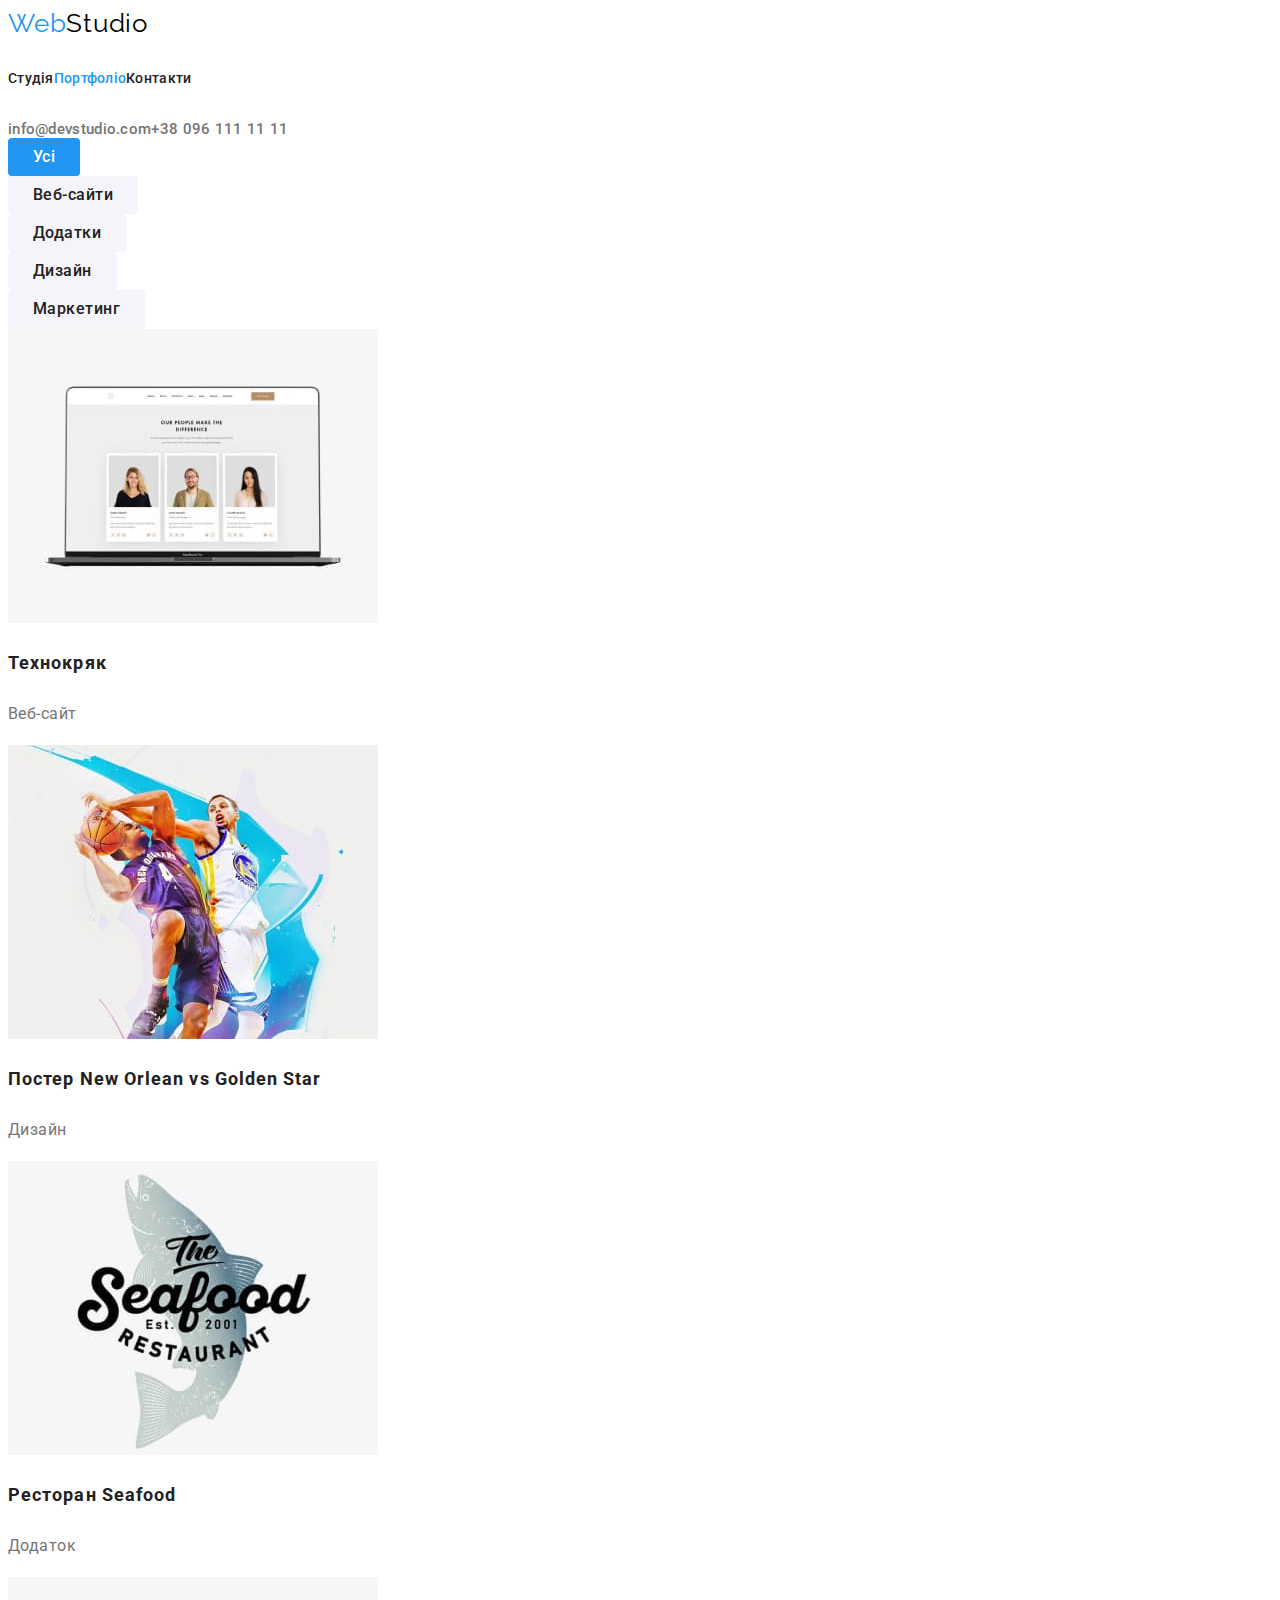
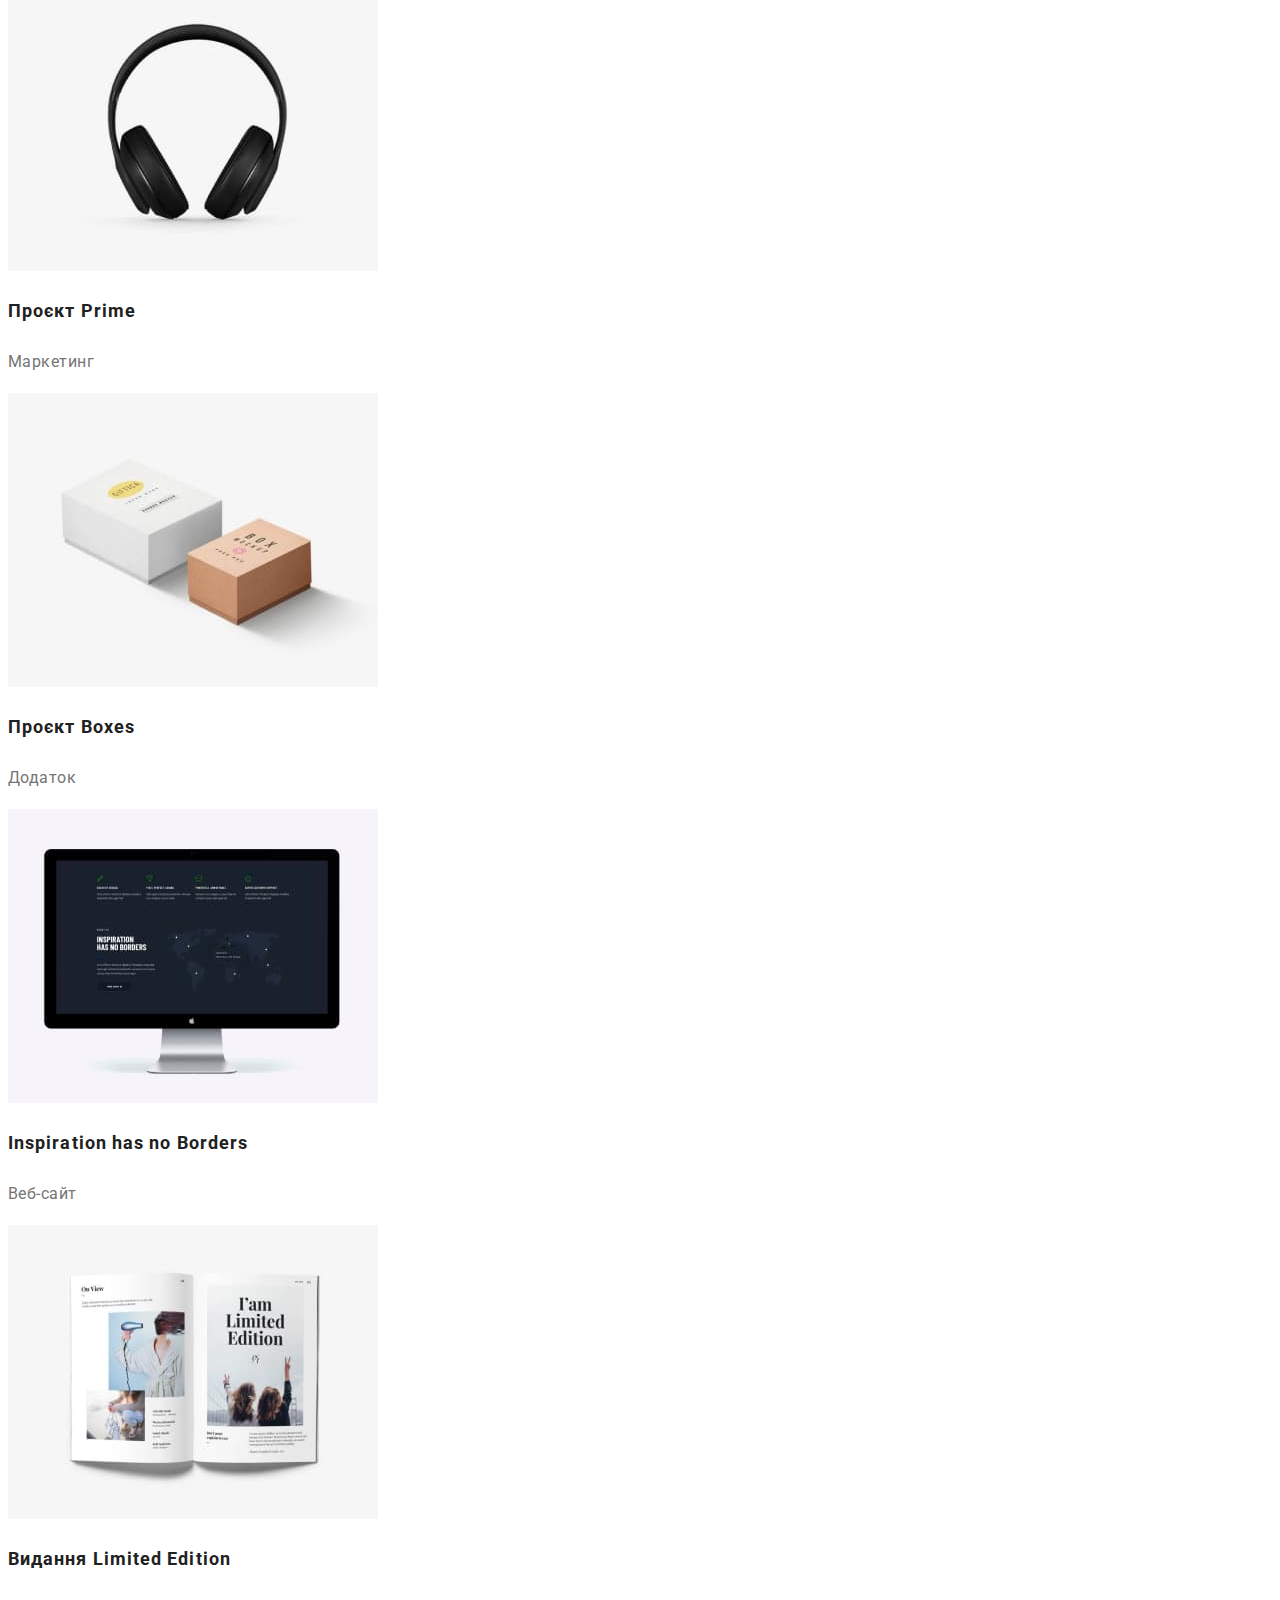
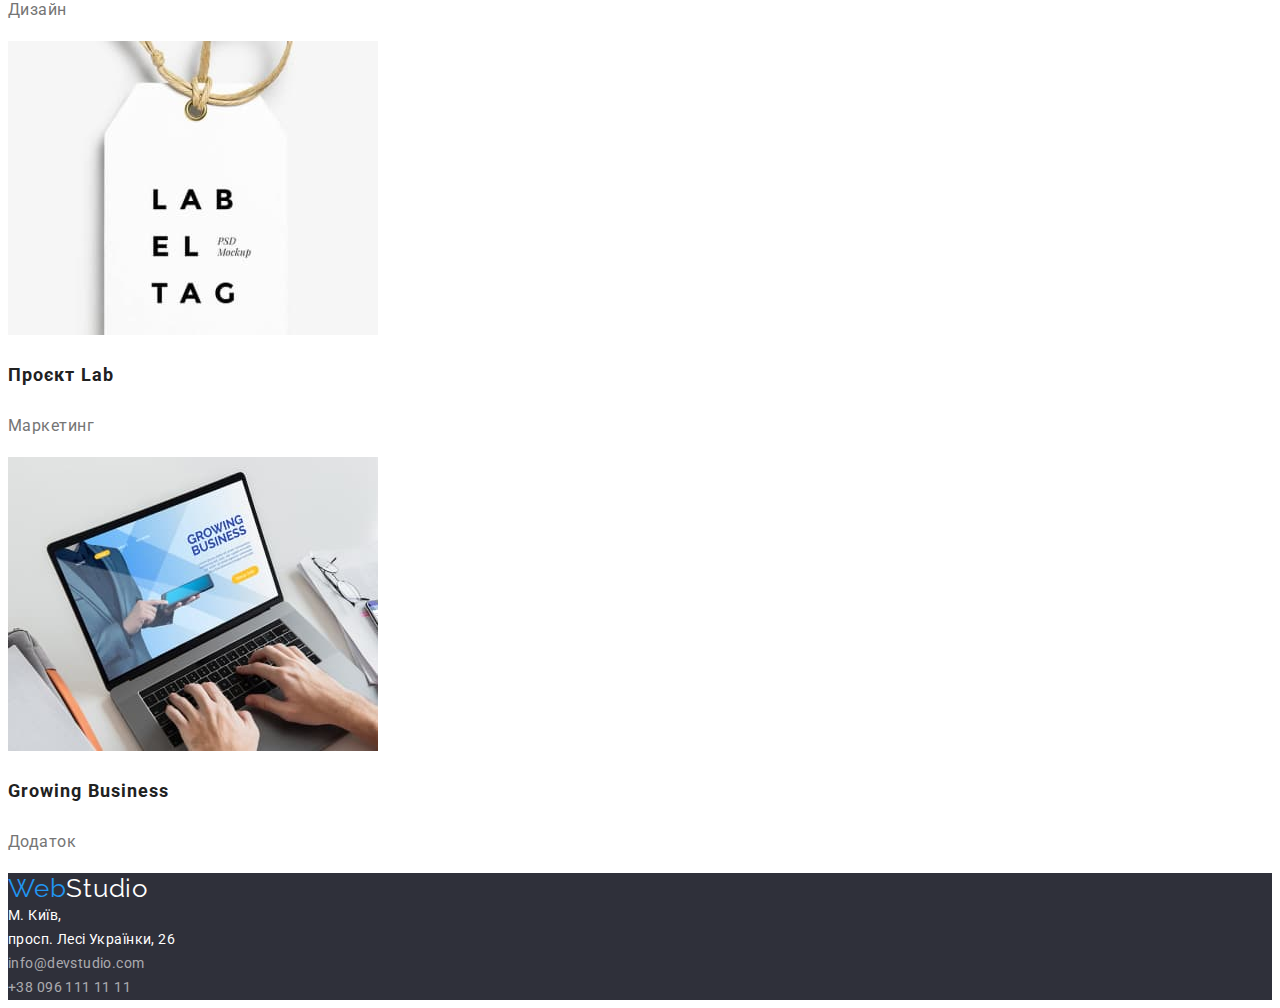
==== portfolio.html @ 12764d9c "Initial commit" ====
<!DOCTYPE html>
<html lang="uk">
  <head>
    <meta charset="utf-8" />
    <meta name="домашне завдання 2" content="device-width, initial-scale=1.0" />
    <title>WebStudio</title>
    <link rel="stylesheet" href="./mystyles/styles.css" />
    <link
      href="https://fonts.googleapis.com/css2?family=Raleway:wght@700&family=Roboto:wght@400;500;700;900&display=swap"
      rel="stylesheet"
    />
  </head>
  <body>
    <!-- шапка сайту -->
    <header>
      <a href="index.html" class="logo"
        >Web<span style="color: #000">Studio</span></a
      >
      <nav>
        <ul class="site-nav list">
          <li><a href="index.html" class="link">Студія</a></li>
          <li><a href="portfolio.html" class="link current">Портфоліо</a></li>
          <li><a href="" class="link">Контакти</a></li>
        </ul>
      </nav>
      <ul class="header-address list">
        <li>
          <a href="mailto:info@devstudio.com" class="link"
            >info@devstudio.com</a
          >
        </li>
        <li>
          <a href="tel:+380961111111" class="link">+38 096 111 11 11</a>
        </li>
      </ul>
    </header>
    <main>
      <!-- hero section -->
      <section class="portfolio">
        <h1 class="visually-hidden">Портфоліо</h1>
        <!-- filters links-->
        <ul class="list">
          <li><button class="link current">Усі</button></li>
          <li><button class="link">Веб-сайти</button></li>
          <li><button class="link">Додатки</button></li>
          <li><button class="link">Дизайн</button></li>
          <li><button class="link">Маркетинг</button></li>
        </ul>
        <ul class="list">
          <li>
            <a href="">
              <img
                src="./images/project-1.jpg"
                alt="Технокряк"
                width="370"
                height="294"
              />
              <h3>Технокряк</h3>
              <p>Веб-сайт</p>
            </a>
          </li>
          <li>
            <a href="">
              <img
                src="./images/project-2.jpg"
                alt="Спортсмени"
                width="370"
                height="294"
              />
              <h3>Постер <span lang="en">New Orlean vs Golden Star</span></h3>
              <p>Дизайн</p>
            </a>
          </li>
          <li>
            <a href="">
              <img
                src="./images/project-3.jpg"
                alt="Реклама ресторану"
                width="370"
                height="294"
              />
              <h3>Ресторан <span lang="en">Seafood</span></h3>
              <p>Додаток</p>
            </a>
          </li>
          <li>
            <a href="">
              <img
                src="./images/project-4.jpg"
                alt="Навушники"
                width="370"
                height="294"
              />
              <h3>Проєкт <span lang="en">Prime</span></h3>
              <p>Маркетинг</p>
            </a>
          </li>
          <li>
            <a href="">
              <img
                src="./images/project-5.jpg"
                alt="Коробки виконані в 3D"
                width="370"
                height="294"
              />
              <h3>Проєкт <span lang="en">Boxes</span></h3>
              <p>Додаток</p>
            </a>
          </li>
          <li>
            <a href="">
              <img
                src="./images/project-6.jpg"
                alt="Монітор"
                width="370"
                height="294"
              />
              <h3 lang="en">Inspiration has no Borders</h3>
              <p>Веб-сайт</p>
            </a>
          </li>
          <li>
            <a href="">
              <img
                src="./images/project-7.jpg"
                alt="Буклєт"
                width="370"
                height="294"
              />
              <h3>Видання <span lang="en">Limited Edition</span></h3>
              <p>Дизайн</p>
            </a>
          </li>
          <li>
            <a href="">
              <img
                src="./images/project-8.jpg"
                alt="Проект по маркетингу"
                width="370"
                height="294"
              />
              <h3>Проєкт <span lang="en">Lab</span></h3>
              <p>Маркетинг</p>
            </a>
          </li>
          <li>
            <a href="">
              <img
                src="./images/project-9.jpg"
                alt="Комп'ютер з встановленим додатком"
                width="370"
                height="294"
              />
              <h3 lang="en">Growing Business</h3>
              <p>Додаток</p>
            </a>
          </li>
        </ul>
      </section>
    </main>
    <!-- footer -->
    <footer>
      <a href="index.html" class="logo"
        >Web<span style="color: #fff">Studio</span></a
      >
      <address>
        <ul class="bottom-address list">
          <li>
            <a
              href="https://goo.gl/maps/deZjhRoP4em1tksg8"
              target="_blank"
              rel="noopener noreferrer nofollow"
              class="link"
              >М. Київ,<br />просп. Лесі Українки, 26</a
            >
          </li>
          <li>
            <a href="mailto:info@devstudio.com" class="link">
              <span style="color: rgba(255, 255, 255, 0.6)"
                >info@devstudio.com</span
              ></a
            >
          </li>
          <li>
            <a href="tel:+380961111111" class="link">
              <span style="color: rgba(255, 255, 255, 0.6)"
                >+38 096 111 11 11</span
              ></a
            >
          </li>
        </ul>
      </address>
    </footer>
  </body>
</html>
---- mystyles/styles.css ----
/* background color #F5F5F5 */
/* logo header: black #000000 blue #2196F3 */
/*logo background: white #FFFFFF    blue #2196F3 */
/* nav active color #2196F3 */
/* main text color (p) #757575 */
/* h2, filter links  #212121 */
/* button text color #FFFFFF */
/* Bg color main page #2F303A */
/* sections background #F5F4FA */

:root {
  --primary-text-color: #757575;
  --title-and-nav-text-color: #212121;
  --accent-color: #2196f3;
  --primary-background-color: #f5f4fa;
  --button-text-color: #fff;
  --background-header-footer-color: #2f303a;
  --background-color: #fff;
  --filter-unactive-background: #f5f4fa;
  --button-hover-color: #188ce8;
}
body {
  background-color: var(--background-color);
  color: var(--primary-text-color);
  font-family: "Roboto", sans-serif;
}
.list {
  list-style: none;
  padding: 0;
  margin: 0;
}
footer {
  background-color: var(--background-header-footer-color);
}
.hero {
  text-align: center;
  background-color: var(--background-header-footer-color);
  padding: 200px 0;
  margin-bottom: 94px;
}
.container {
  display: flex;
  align-items: center;
  background-color: #aaa;
  width: 1200px;
  padding: 0 15px;
  margin: 0 auto;
}
.logo {
  color: var(--accent-color);
  font-family: "Raleway", sans-serif;
  text-decoration: none;
  font-size: 26px;
  line-height: 1.2;
  letter-spacing: 0.03em;
  margin-right: 94px;
}
/* Site nav */
.site-nav {
  display: flex;
}

.site-nav .item:not(:last-child) {
  margin-right: 50px;
  background-color: orange;
}
.site-nav .link {
  color: var(--title-and-nav-text-color);
  font-weight: 500;
  font-size: 14px;
  letter-spacing: 0.02em;
  line-height: 1.14;
  text-decoration: none;
  font-style: normal;
  display: block;
  padding: 32px 0;
}
.site-nav .link:hover,
.site-nav .link:focus,
.header-address .link:hover,
.header-address .link:focus,
.site-nav .link.current {
  color: var(--accent-color);
}
.header-address {
  display: flex;
  margin: 0 0 0 auto;
}

.header-address .item:not(:last-child) {
  margin-right: 50px;
}
.header-address .link {
  color: var(--primary-text-color);
  font-weight: 500;
  font-size: 15px;
  letter-spacing: 0.02em;
  line-height: 1.06;
  text-decoration: none;
  font-style: normal;
}
.hero-title {
  color: #ffffff;
  font-weight: 900;
  font-size: 44px;
  letter-spacing: 0.06em;
  line-height: 1.36;
}
button {
  color: var(--button-text-color);
  background-color: var(--accent-color);
  font-weight: 700;
  font-size: 16px;
  font-family: inherit;
  line-height: 1.87;
  cursor: pointer;
  border: none;
  padding: 10px 32px;
  border-radius: 4px;
  text-align: center;
}
button:hover,
button:focus {
  background-color: var(--button-hover-color);
}
.visually-hidden {
  position: absolute;
  width: 1px;
  height: 1px;
  margin: -1px;
  border: 0;
  padding: 0;

  white-space: nowrap;
  clip-path: inset(100%);
  clip: rect(0 0 0 0);
  overflow: hidden;
}
.why-we h3 {
  font-weight: 700;
  font-size: 14px;
  line-height: 1.14;
  letter-spacing: 0.03em;
  color: var(--title-and-nav-text-color);
  text-transform: uppercase;
  margin: 0 0 10px 0;
}
.why-we p {
  font-weight: 400;
  font-size: 14px;
  line-height: 1.71;
  letter-spacing: 00.03em;
  color: var(--primary-text-color);
  margin: 0;
}
.why-we .container, 
.what-we-do .container,
.who-we-are .container {
  align-items: flex-start;
  justify-content: center;
  margin-bottom: 94px;
}
.why-we .item:not(:last-child) {
  margin-right: 30px;
  background-color: orange;
}
.who-we-are {
  background-color: var(--primary-background-color);
}
.what-we-do h2,
.who-we-are h2 {
  font-weight: 700;
  font-size: 36px;
  line-height: 1.16;
  letter-spacing: 0.03em;
  color: var(--title-and-nav-text-color);
  margin-bottom: 50px;
}
.who-we-are h3 {
  font-weight: 500;
  font-size: 16px;
  line-height: 1.19;
  letter-spacing: 0.03em;
  color: var(--title-and-nav-text-color);
}
.who-we-are p {
  font-weight: 400;
  font-size: 16px;
  line-height: 1.19;
  letter-spacing: 0.03em;
  color: var(--primary-text-color);
}
.who-we-are .team-member {
  background-color: var(--background-color);
}

/* portfolio page styling */

.portfolio .link {
  color: var(--title-and-nav-text-color);
  background-color: var(--filter-unactive-background);
  padding: 6px 25px;
  font-weight: 500;
  font-size: 16px;
  letter-spacing: 0.03em;
  line-height: 1.63;
  text-decoration: none;
  font-style: normal;
  border: none;
}
.portfolio .link:hover,
/*.portfolio .link:focus,*/
.portfolio .link.current {
  color: var(--button-text-color);
  background-color: var(--accent-color);
}
.portfolio h3 {
  font-weight: 700;
  font-size: 18px;
  line-height: 2;
  letter-spacing: 0.06em;
  color: var(--title-and-nav-text-color);
}
.portfolio a {
  text-decoration: none;
}
.portfolio p {
  font-weight: 400;
  font-size: 16px;
  line-height: 1.88;
  letter-spacing: 0.03em;
  color: var(--primary-text-color);
}
/* footer page */

.bottom-address .link {
  color: #fff;
  font-size: 14px;
  font-weight: 400;
  line-height: 1.71;
  letter-spacing: 0.03em;
  text-decoration: none;
  font-style: normal;
}
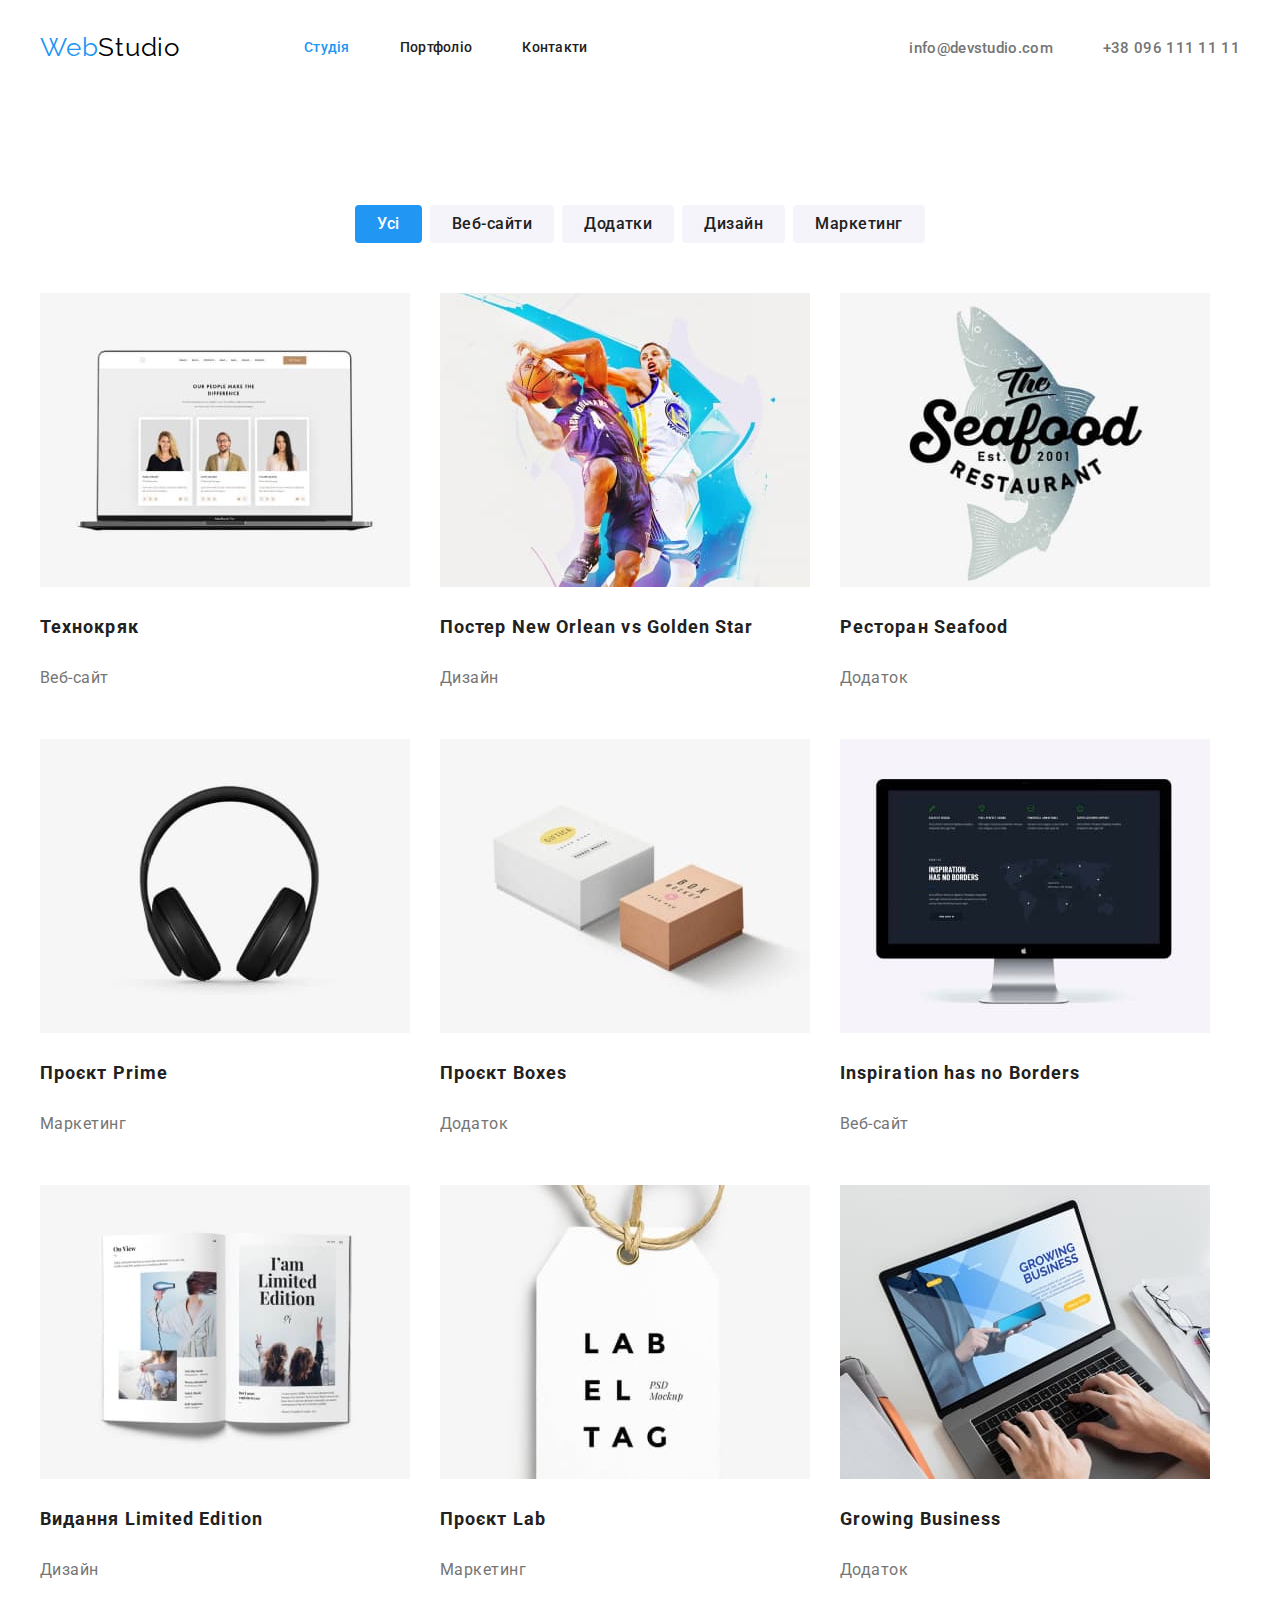
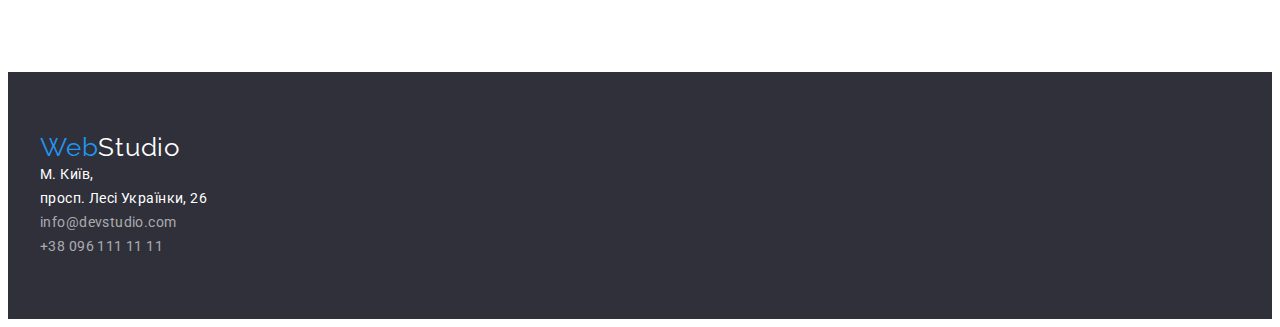
==== commit 59806034: "css done" ====
--- a/portfolio.html
+++ b/portfolio.html
@@ -2,51 +2,66 @@
 <html lang="uk">
   <head>
     <meta charset="utf-8" />
-    <meta name="домашне завдання 2" content="device-width, initial-scale=1.0" />
-    <title>WebStudio</title>
-    <link rel="stylesheet" href="./mystyles/styles.css" />
+    <meta name="домашне завдання 3" content="device-width, initial-scale=1.0" />
+    <title>Portfolio</title>
     <link
       href="https://fonts.googleapis.com/css2?family=Raleway:wght@700&family=Roboto:wght@400;500;700;900&display=swap"
       rel="stylesheet"
     />
+    <link
+      rel="stylesheet"
+      href="https://cdnjs.cloudflare.com/ajax/libs/modern-normalize/1.1.0/modern-normalize.min.css"
+      integrity="sha512-wpPYUAdjBVSE4KJnH1VR1HeZfpl1ub8YT/NKx4PuQ5NmX2tKuGu6U/JRp5y+Y8XG2tV+wKQpNHVUX03MfMFn9Q=="
+      crossorigin="anonymous"
+      referrerpolicy="no-referrer"
+    />
+    <link rel="stylesheet" href="./mystyles/styles.css" />
   </head>
   <body>
     <!-- шапка сайту -->
     <header>
-      <a href="index.html" class="logo"
-        >Web<span style="color: #000">Studio</span></a
-      >
-      <nav>
-        <ul class="site-nav list">
-          <li><a href="index.html" class="link">Студія</a></li>
-          <li><a href="portfolio.html" class="link current">Портфоліо</a></li>
-          <li><a href="" class="link">Контакти</a></li>
-        </ul>
-      </nav>
-      <ul class="header-address list">
-        <li>
-          <a href="mailto:info@devstudio.com" class="link"
-            >info@devstudio.com</a
+      <div class="container">
+        <div class="flex-container">
+          <a href="index.html" class="logo"
+            >Web<span style="color: #000">Studio</span></a
           >
-        </li>
-        <li>
-          <a href="tel:+380961111111" class="link">+38 096 111 11 11</a>
-        </li>
-      </ul>
+          <nav>
+            <ul class="site-nav list">
+              <li class="item">
+                <a href="index.html" class="link current">Студія</a>
+              </li>
+              <li class="item">
+                <a href="portfolio.html" class="link">Портфоліо</a>
+              </li>
+              <li class="item"><a href="" class="link">Контакти</a></li>
+            </ul>
+          </nav>
+          <ul class="header-address list">
+            <li class="item">
+              <a href="mailto:info@devstudio.com" class="link"
+                >info@devstudio.com</a
+              >
+            </li>
+            <li class="item">
+              <a href="tel:+380961111111" class="link">+38 096 111 11 11</a>
+            </li>
+          </ul>
+        </div>
+      </div>
     </header>
     <main>
       <!-- hero section -->
-      <section class="portfolio">
-        <h1 class="visually-hidden">Портфоліо</h1>
+      <section class="portfolio container section-portfolio-page">
+        <h1 class="visually-hidden">Growing business</h1>
         <!-- filters links-->
-        <ul class="list">
+        <ul class="list flex-container filters">
           <li><button class="link current">Усі</button></li>
           <li><button class="link">Веб-сайти</button></li>
           <li><button class="link">Додатки</button></li>
           <li><button class="link">Дизайн</button></li>
           <li><button class="link">Маркетинг</button></li>
         </ul>
-        <ul class="list">
+        <ul class="list flex-container">
           <li>
             <a href="">
               <img
@@ -160,10 +175,10 @@
     </main>
     <!-- footer -->
     <footer>
-      <a href="index.html" class="logo"
-        >Web<span style="color: #fff">Studio</span></a
-      >
-      <address>
+      <div class="container">
+        <a href="index.html" class="logo"
+          >Web<span style="color: #fff">Studio</span></a
+        >
         <ul class="bottom-address list">
           <li>
             <a
@@ -189,7 +204,7 @@
             >
           </li>
         </ul>
-      </address>
+      </div>
     </footer>
   </body>
 </html>
--- a/mystyles/styles.css
+++ b/mystyles/styles.css
@@ -31,6 +31,8 @@
 }
 footer {
   background-color: var(--background-header-footer-color);
+  padding-top: 60px;
+  padding-bottom: 60px;
 }
 .hero {
   text-align: center;
@@ -38,14 +40,39 @@
   padding: 200px 0;
   margin-bottom: 94px;
 }
+.hero-title {
+  color: #fff;
+  font-weight: 900;
+  font-size: 44px;
+  letter-spacing: 0.06em;
+  line-height: 1.36;
+}
 .container {
-  display: flex;
-  align-items: center;
-  background-color: #aaa;
   width: 1200px;
   padding: 0 15px;
   margin: 0 auto;
 }
+.flex-container {
+  display: flex;
+  flex-wrap: wrap;
+  align-items: flex-start;
+  gap: 30px;
+}
+header .flex-container {
+  align-items: center;
+}
+.filters {
+  justify-content: center;
+  gap: 8px;
+  padding-bottom: 50px;
+}
+.section {
+  padding-bottom: 94px;
+}
+.section-portfolio-page {
+  padding-bottom: 71px;
+  padding-top: 117px;
+}
 .logo {
   color: var(--accent-color);
   font-family: "Raleway", sans-serif;
@@ -59,10 +86,8 @@
 .site-nav {
   display: flex;
 }
-
 .site-nav .item:not(:last-child) {
   margin-right: 50px;
-  background-color: orange;
 }
 .site-nav .link {
   color: var(--title-and-nav-text-color);
@@ -86,7 +111,6 @@
   display: flex;
   margin: 0 0 0 auto;
 }
-
 .header-address .item:not(:last-child) {
   margin-right: 50px;
 }
@@ -98,13 +122,6 @@
   line-height: 1.06;
   text-decoration: none;
   font-style: normal;
-}
-.hero-title {
-  color: #ffffff;
-  font-weight: 900;
-  font-size: 44px;
-  letter-spacing: 0.06em;
-  line-height: 1.36;
 }
 button {
   color: var(--button-text-color);
@@ -117,7 +134,7 @@
   border: none;
   padding: 10px 32px;
   border-radius: 4px;
-  text-align: center;
+  /* text-align: center;*/
 }
 button:hover,
 button:focus {
@@ -149,23 +166,18 @@
   font-weight: 400;
   font-size: 14px;
   line-height: 1.71;
-  letter-spacing: 00.03em;
+  letter-spacing: 0.03em;
   color: var(--primary-text-color);
   margin: 0;
 }
-.why-we .container, 
-.what-we-do .container,
-.who-we-are .container {
-  align-items: flex-start;
-  justify-content: center;
-  margin-bottom: 94px;
-}
-.why-we .item:not(:last-child) {
-  margin-right: 30px;
-  background-color: orange;
+.why-we .item
+/* .who-we-are .item */ {
+  width: 270px;
 }
 .who-we-are {
   background-color: var(--primary-background-color);
+  text-align: center;
+  padding-top: 94px;
 }
 .what-we-do h2,
 .who-we-are h2 {
@@ -175,6 +187,8 @@
   letter-spacing: 0.03em;
   color: var(--title-and-nav-text-color);
   margin-bottom: 50px;
+  margin-top: 0;
+  text-align: center;
 }
 .who-we-are h3 {
   font-weight: 500;
@@ -193,13 +207,12 @@
 .who-we-are .team-member {
   background-color: var(--background-color);
 }
-
 /* portfolio page styling */
 
 .portfolio .link {
   color: var(--title-and-nav-text-color);
   background-color: var(--filter-unactive-background);
-  padding: 6px 25px;
+  padding: 6px 22px;
   font-weight: 500;
   font-size: 16px;
   letter-spacing: 0.03em;
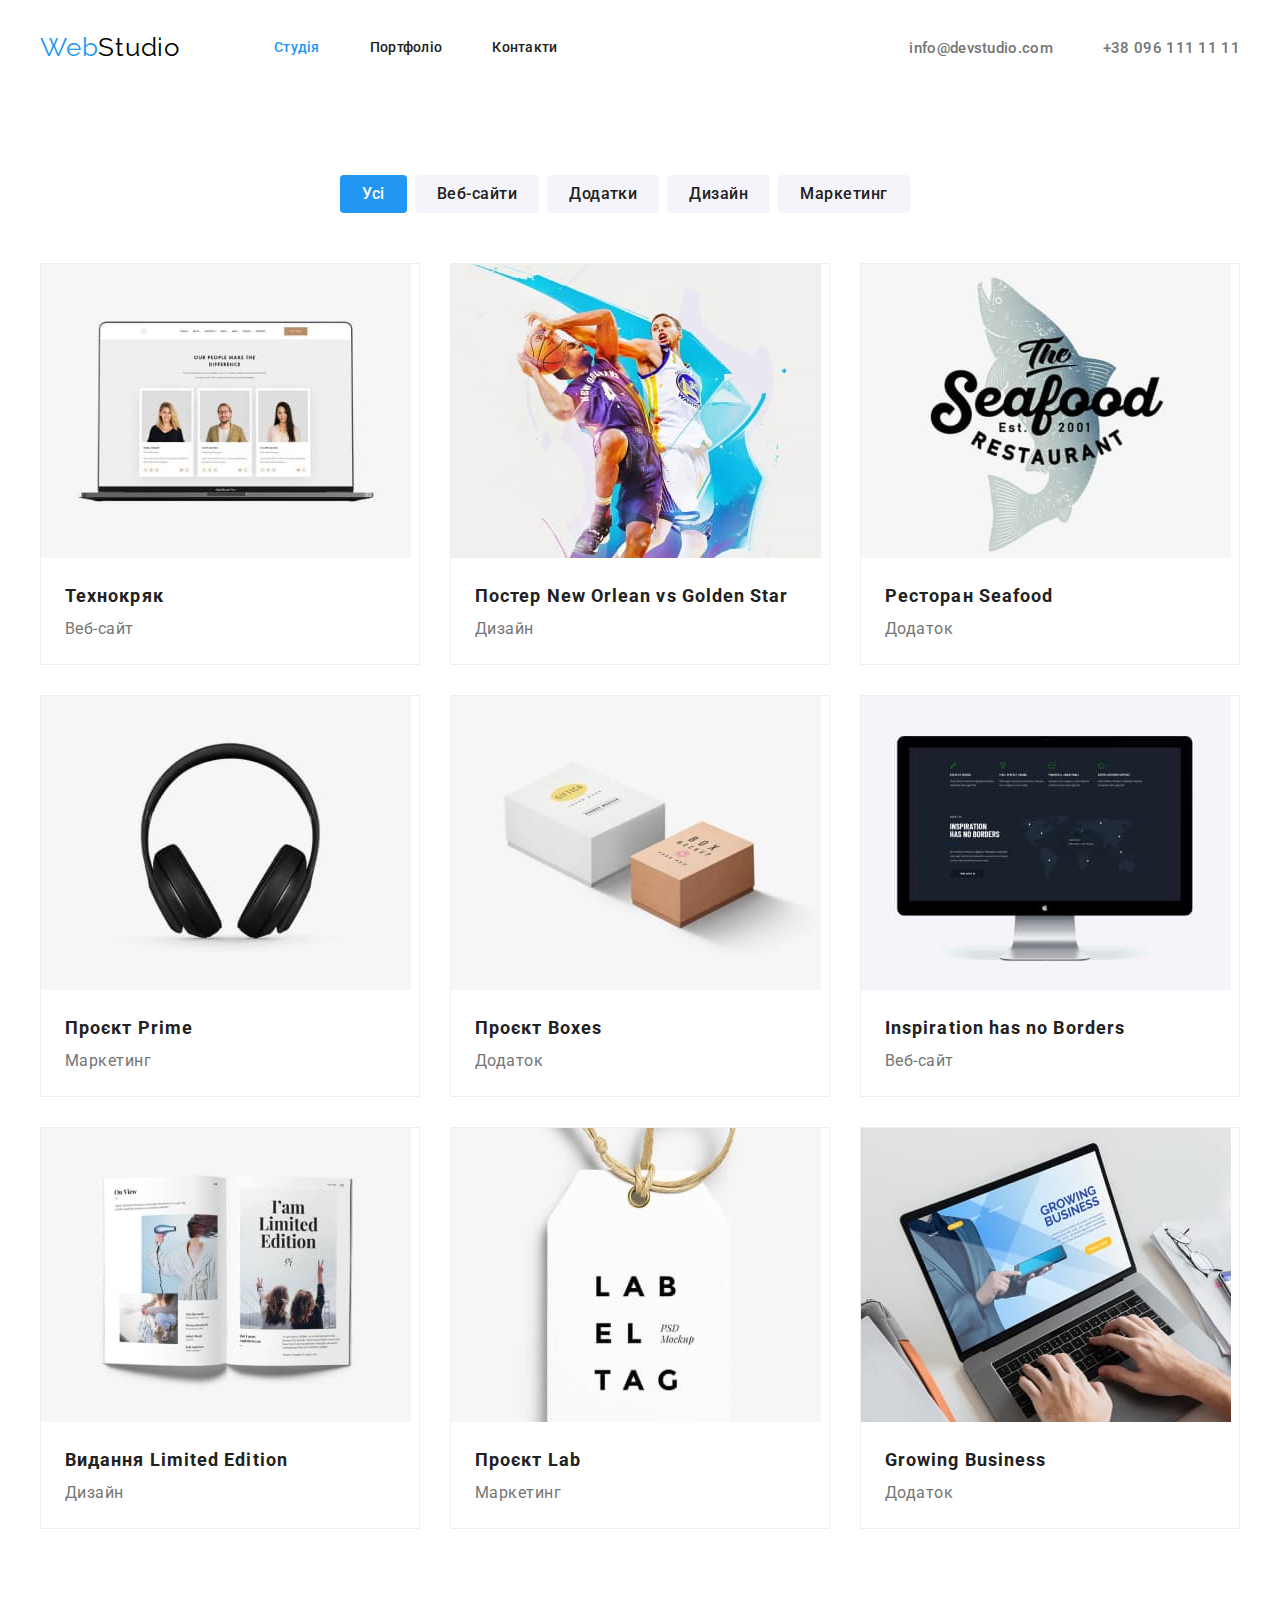
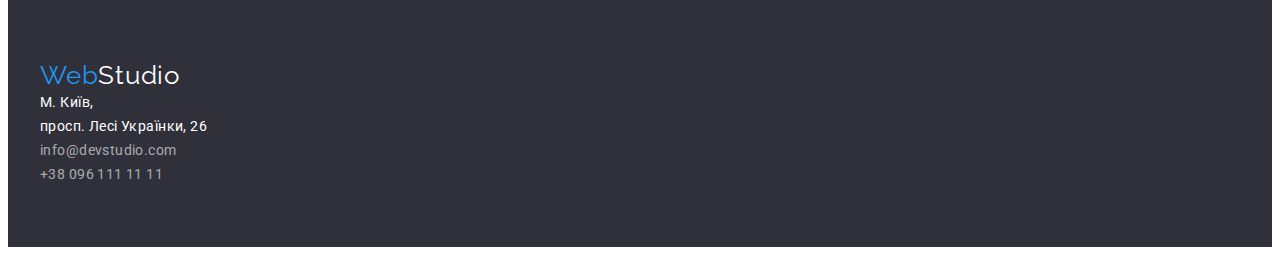
==== commit c7187c99: "UPDATED with CALCs" ====
--- a/portfolio.html
+++ b/portfolio.html
@@ -1,210 +1,184 @@
 <!DOCTYPE html>
 <html lang="uk">
-  <head>
-    <meta charset="utf-8" />
-    <meta name="домашне завдання 3" content="device-width, initial-scale=1.0" />
-    <title>Portfolio</title>
-    <link
-      href="https://fonts.googleapis.com/css2?family=Raleway:wght@700&family=Roboto:wght@400;500;700;900&display=swap"
-      rel="stylesheet"
-    />
-    <link
-      rel="stylesheet"
-      href="https://cdnjs.cloudflare.com/ajax/libs/modern-normalize/1.1.0/modern-normalize.min.css"
-      integrity="sha512-wpPYUAdjBVSE4KJnH1VR1HeZfpl1ub8YT/NKx4PuQ5NmX2tKuGu6U/JRp5y+Y8XG2tV+wKQpNHVUX03MfMFn9Q=="
-      crossorigin="anonymous"
-      referrerpolicy="no-referrer"
-    />
-    <link rel="stylesheet" href="./mystyles/styles.css" />
-  </head>
-  <body>
-    <!-- шапка сайту -->
-    <header>
-      <div class="container">
-        <div class="flex-container">
-          <a href="index.html" class="logo"
-            >Web<span style="color: #000">Studio</span></a
-          >
-          <nav>
-            <ul class="site-nav list">
-              <li class="item">
-                <a href="index.html" class="link current">Студія</a>
-              </li>
-              <li class="item">
-                <a href="portfolio.html" class="link">Портфоліо</a>
-              </li>
-              <li class="item"><a href="" class="link">Контакти</a></li>
-            </ul>
-          </nav>
-          <ul class="header-address list">
+
+<head>
+  <meta charset="utf-8" />
+  <meta name="домашне завдання 3" content="device-width, initial-scale=1.0" />
+  <title>Portfolio</title>
+  <link href="https://fonts.googleapis.com/css2?family=Raleway:wght@700&family=Roboto:wght@400;500;700;900&display=swap"
+    rel="stylesheet" />
+  <link rel="stylesheet" href="https://cdnjs.cloudflare.com/ajax/libs/modern-normalize/1.1.0/modern-normalize.min.css"
+    integrity="sha512-wpPYUAdjBVSE4KJnH1VR1HeZfpl1ub8YT/NKx4PuQ5NmX2tKuGu6U/JRp5y+Y8XG2tV+wKQpNHVUX03MfMFn9Q=="
+    crossorigin="anonymous" referrerpolicy="no-referrer" />
+  <link rel="stylesheet" href="./mystyles/styles.css" />
+</head>
+
+<body>
+  <!-- шапка сайту -->
+  <header>
+    <div class="container">
+      <div class="flex-container">
+        <a href="index.html" class="logo">Web<span style="color: #000">Studio</span></a>
+        <nav>
+          <ul class="site-nav list">
             <li class="item">
-              <a href="mailto:info@devstudio.com" class="link"
-                >info@devstudio.com</a
-              >
+              <a href="index.html" class="link current">Студія</a>
             </li>
             <li class="item">
-              <a href="tel:+380961111111" class="link">+38 096 111 11 11</a>
+              <a href="portfolio.html" class="link">Портфоліо</a>
             </li>
+            <li class="item"><a href="" class="link">Контакти</a></li>
           </ul>
-        </div>
-      </div>
-    </header>
-    <main>
-      <!-- hero section -->
-      <section class="portfolio container section-portfolio-page">
-        <h1 class="visually-hidden">Growing business</h1>
-        <!-- filters links-->
-        <ul class="list flex-container filters">
-          <li><button class="link current">Усі</button></li>
-          <li><button class="link">Веб-сайти</button></li>
-          <li><button class="link">Додатки</button></li>
-          <li><button class="link">Дизайн</button></li>
-          <li><button class="link">Маркетинг</button></li>
-        </ul>
-        <ul class="list flex-container">
-          <li>
-            <a href="">
-              <img
-                src="./images/project-1.jpg"
-                alt="Технокряк"
-                width="370"
-                height="294"
-              />
-              <h3>Технокряк</h3>
-              <p>Веб-сайт</p>
-            </a>
+        </nav>
+        <ul class="header-address list">
+          <li class="item">
+            <a href="mailto:info@devstudio.com" class="link">info@devstudio.com</a>
           </li>
-          <li>
-            <a href="">
-              <img
-                src="./images/project-2.jpg"
-                alt="Спортсмени"
-                width="370"
-                height="294"
-              />
-              <h3>Постер <span lang="en">New Orlean vs Golden Star</span></h3>
-              <p>Дизайн</p>
-            </a>
-          </li>
-          <li>
-            <a href="">
-              <img
-                src="./images/project-3.jpg"
-                alt="Реклама ресторану"
-                width="370"
-                height="294"
-              />
-              <h3>Ресторан <span lang="en">Seafood</span></h3>
-              <p>Додаток</p>
-            </a>
-          </li>
-          <li>
-            <a href="">
-              <img
-                src="./images/project-4.jpg"
-                alt="Навушники"
-                width="370"
-                height="294"
-              />
-              <h3>Проєкт <span lang="en">Prime</span></h3>
-              <p>Маркетинг</p>
-            </a>
-          </li>
-          <li>
-            <a href="">
-              <img
-                src="./images/project-5.jpg"
-                alt="Коробки виконані в 3D"
-                width="370"
-                height="294"
-              />
-              <h3>Проєкт <span lang="en">Boxes</span></h3>
-              <p>Додаток</p>
-            </a>
-          </li>
-          <li>
-            <a href="">
-              <img
-                src="./images/project-6.jpg"
-                alt="Монітор"
-                width="370"
-                height="294"
-              />
-              <h3 lang="en">Inspiration has no Borders</h3>
-              <p>Веб-сайт</p>
-            </a>
-          </li>
-          <li>
-            <a href="">
-              <img
-                src="./images/project-7.jpg"
-                alt="Буклєт"
-                width="370"
-                height="294"
-              />
-              <h3>Видання <span lang="en">Limited Edition</span></h3>
-              <p>Дизайн</p>
-            </a>
-          </li>
-          <li>
-            <a href="">
-              <img
-                src="./images/project-8.jpg"
-                alt="Проект по маркетингу"
-                width="370"
-                height="294"
-              />
-              <h3>Проєкт <span lang="en">Lab</span></h3>
-              <p>Маркетинг</p>
-            </a>
-          </li>
-          <li>
-            <a href="">
-              <img
-                src="./images/project-9.jpg"
-                alt="Комп'ютер з встановленим додатком"
-                width="370"
-                height="294"
-              />
-              <h3 lang="en">Growing Business</h3>
-              <p>Додаток</p>
-            </a>
-          </li>
-        </ul>
-      </section>
-    </main>
-    <!-- footer -->
-    <footer>
-      <div class="container">
-        <a href="index.html" class="logo"
-          >Web<span style="color: #fff">Studio</span></a
-        >
-        <ul class="bottom-address list">
-          <li>
-            <a
-              href="https://goo.gl/maps/deZjhRoP4em1tksg8"
-              target="_blank"
-              rel="noopener noreferrer nofollow"
-              class="link"
-              >М. Київ,<br />просп. Лесі Українки, 26</a
-            >
-          </li>
-          <li>
-            <a href="mailto:info@devstudio.com" class="link">
-              <span style="color: rgba(255, 255, 255, 0.6)"
-                >info@devstudio.com</span
-              ></a
-            >
-          </li>
-          <li>
-            <a href="tel:+380961111111" class="link">
-              <span style="color: rgba(255, 255, 255, 0.6)"
-                >+38 096 111 11 11</span
-              ></a
-            >
+          <li class="item">
+            <a href="tel:+380961111111" class="link">+38 096 111 11 11</a>
           </li>
         </ul>
       </div>
-    </footer>
-  </body>
-</html>
+    </div>
+  </header>
+  <main>
+    <!-- hero section -->
+    <section class="portfolio container section-portfolio-page">
+      <h1 class="visually-hidden">Growing business</h1>
+      <!-- filters links-->
+      <ul class="list flex-container filters">
+        <li><button class="link current">Усі</button></li>
+        <li><button class="link">Веб-сайти</button></li>
+        <li><button class="link">Додатки</button></li>
+        <li><button class="link">Дизайн</button></li>
+        <li><button class="link">Маркетинг</button></li>
+      </ul>
+
+      <ul class="list flex-container">
+        <li class="item">
+          <a href="">
+            <article class="card">
+              <img src="./images/project-1.jpg" alt="Технокряк" />
+              <div class="card-content">
+                <h3>Технокряк</h3>
+                <p>Веб-сайт</p>
+              </div>
+            </article>
+          </a>
+        </li>
+        <li class="item">
+          <a href="">
+            <article class="card">
+              <img src="./images/project-2.jpg" alt="Спортсмени" />
+              <div class="card-content">
+                <h3>
+                  Постер <span lang="en">New Orlean vs Golden Star</span>
+                </h3>
+                <p>Дизайн</p>
+              </div>
+            </article>
+          </a>
+        </li>
+        <li class="item">
+          <a href="">
+            <article class="card">
+              <img src="./images/project-3.jpg" alt="Реклама ресторану" />
+              <div class="card-content">
+                <h3>Ресторан <span lang="en">Seafood</span></h3>
+                <p>Додаток</p>
+              </div>
+            </article>
+          </a>
+        </li>
+        <li class="item">
+          <a href="">
+            <article class="card">
+              <img src="./images/project-4.jpg" alt="Навушники" />
+              <div class="card-content">
+                <h3>Проєкт <span lang="en">Prime</span></h3>
+                <p>Маркетинг</p>
+              </div>
+            </article>
+          </a>
+        </li>
+        <li class="item">
+          <a href="">
+            <article class="card">
+              <img src="./images/project-5.jpg" alt="Коробки виконані в 3D" />
+              <div class="card-content">
+                <h3>Проєкт <span lang="en">Boxes</span></h3>
+                <p>Додаток</p>
+              </div>
+            </article>
+          </a>
+        </li>
+        <li class="item">
+          <a href="">
+            <article class="card">
+              <img src="./images/project-6.jpg" alt="Монітор" />
+              <div class="card-content">
+                <h3 lang="en">Inspiration has no Borders</h3>
+                <p>Веб-сайт</p>
+              </div>
+            </article>
+          </a>
+        </li>
+        <li class="item">
+          <a href="">
+            <article class="card">
+              <img src="./images/project-7.jpg" alt="Буклєт" />
+              <div class="card-content">
+                <h3>Видання <span lang="en">Limited Edition</span></h3>
+                <p>Дизайн</p>
+              </div>
+            </article>
+          </a>
+        </li>
+        <li class="item">
+          <a href="">
+            <article class="card">
+              <img src="./images/project-8.jpg" alt="Проект по маркетингу" />
+              <div class="card-content">
+                <h3>Проєкт <span lang="en">Lab</span></h3>
+                <p>Маркетинг</p>
+              </div>
+            </article>
+          </a>
+        </li>
+        <li class="item">
+          <a href="">
+            <article class="card">
+              <img src="./images/project-9.jpg" alt="Комп'ютер з встановленим додатком" />
+              <div class="card-content">
+                <h3 lang="en">Growing Business</h3>
+                <p>Додаток</p>
+              </div>
+            </article>
+          </a>
+        </li>
+      </ul>
+    </section>
+  </main>
+  <!-- footer -->
+  <footer>
+    <div class="container">
+      <a href="index.html" class="logo">Web<span style="color: #fff">Studio</span></a>
+      <ul class="bottom-address list">
+        <li>
+          <a href="https://goo.gl/maps/deZjhRoP4em1tksg8" target="_blank" rel="noopener noreferrer nofollow"
+            class="link">М. Київ,<br />просп. Лесі Українки, 26</a>
+        </li>
+        <li>
+          <a href="mailto:info@devstudio.com" class="link">
+            <span style="color: rgba(255, 255, 255, 0.6)">info@devstudio.com</span></a>
+        </li>
+        <li>
+          <a href="tel:+380961111111" class="link">
+            <span style="color: rgba(255, 255, 255, 0.6)">+38 096 111 11 11</span></a>
+        </li>
+      </ul>
+    </div>
+  </footer>
+</body>
+
+</html>--- a/mystyles/styles.css
+++ b/mystyles/styles.css
@@ -18,28 +18,35 @@
   --background-color: #fff;
   --filter-unactive-background: #f5f4fa;
   --button-hover-color: #188ce8;
-}
+  --card-set-gap: 30px;
+  --card-shadow: 0px 4px 4px rgba(0, 0, 0, 0.25);
+}
+
 body {
   background-color: var(--background-color);
   color: var(--primary-text-color);
   font-family: "Roboto", sans-serif;
 }
+
 .list {
   list-style: none;
   padding: 0;
   margin: 0;
 }
+
 footer {
   background-color: var(--background-header-footer-color);
   padding-top: 60px;
   padding-bottom: 60px;
 }
+
 .hero {
   text-align: center;
   background-color: var(--background-header-footer-color);
   padding: 200px 0;
   margin-bottom: 94px;
 }
+
 .hero-title {
   color: #fff;
   font-weight: 900;
@@ -47,32 +54,41 @@
   letter-spacing: 0.06em;
   line-height: 1.36;
 }
+
 .container {
   width: 1200px;
   padding: 0 15px;
   margin: 0 auto;
 }
+
 .flex-container {
   display: flex;
   flex-wrap: wrap;
   align-items: flex-start;
-  gap: 30px;
-}
+  margin-left: calc(-1 * var(--card-set-gap));
+  margin-top: calc(-1 * var(--card-set-gap));
+}
+
 header .flex-container {
   align-items: center;
-}
+  margin: 0;
+}
+
 .filters {
   justify-content: center;
   gap: 8px;
   padding-bottom: 50px;
 }
+
 .section {
   padding-bottom: 94px;
 }
+
 .section-portfolio-page {
   padding-bottom: 71px;
   padding-top: 117px;
 }
+
 .logo {
   color: var(--accent-color);
   font-family: "Raleway", sans-serif;
@@ -82,13 +98,16 @@
   letter-spacing: 0.03em;
   margin-right: 94px;
 }
+
 /* Site nav */
 .site-nav {
   display: flex;
 }
+
 .site-nav .item:not(:last-child) {
   margin-right: 50px;
 }
+
 .site-nav .link {
   color: var(--title-and-nav-text-color);
   font-weight: 500;
@@ -100,6 +119,7 @@
   display: block;
   padding: 32px 0;
 }
+
 .site-nav .link:hover,
 .site-nav .link:focus,
 .header-address .link:hover,
@@ -107,13 +127,16 @@
 .site-nav .link.current {
   color: var(--accent-color);
 }
+
 .header-address {
   display: flex;
   margin: 0 0 0 auto;
 }
+
 .header-address .item:not(:last-child) {
   margin-right: 50px;
 }
+
 .header-address .link {
   color: var(--primary-text-color);
   font-weight: 500;
@@ -123,6 +146,7 @@
   text-decoration: none;
   font-style: normal;
 }
+
 button {
   color: var(--button-text-color);
   background-color: var(--accent-color);
@@ -136,10 +160,12 @@
   border-radius: 4px;
   /* text-align: center;*/
 }
+
 button:hover,
 button:focus {
   background-color: var(--button-hover-color);
 }
+
 .visually-hidden {
   position: absolute;
   width: 1px;
@@ -153,6 +179,7 @@
   clip: rect(0 0 0 0);
   overflow: hidden;
 }
+
 .why-we h3 {
   font-weight: 700;
   font-size: 14px;
@@ -162,6 +189,7 @@
   text-transform: uppercase;
   margin: 0 0 10px 0;
 }
+
 .why-we p {
   font-weight: 400;
   font-size: 14px;
@@ -170,15 +198,25 @@
   color: var(--primary-text-color);
   margin: 0;
 }
-.why-we .item
-/* .who-we-are .item */ {
-  width: 270px;
-}
+
+.why-we .item,
+.who-we-are .item,
+.what-we-do .item {
+  flex-basis: calc(100% / 4 - var(--card-set-gap));
+  margin-left: var(--card-set-gap);
+  margin-top: var(--card-set-gap);
+}
+
+.what-we-do .item {
+  flex-basis: calc(100% / 3 - var(--card-set-gap));
+}
+
 .who-we-are {
   background-color: var(--primary-background-color);
   text-align: center;
   padding-top: 94px;
 }
+
 .what-we-do h2,
 .who-we-are h2 {
   font-weight: 700;
@@ -190,6 +228,7 @@
   margin-top: 0;
   text-align: center;
 }
+
 .who-we-are h3 {
   font-weight: 500;
   font-size: 16px;
@@ -197,6 +236,7 @@
   letter-spacing: 0.03em;
   color: var(--title-and-nav-text-color);
 }
+
 .who-we-are p {
   font-weight: 400;
   font-size: 16px;
@@ -204,9 +244,14 @@
   letter-spacing: 0.03em;
   color: var(--primary-text-color);
 }
+
 .who-we-are .team-member {
   background-color: var(--background-color);
-}
+  box-shadow: var(--card-shadow);
+  border-radius: 4px;
+  overflow: hidden;
+}
+
 /* portfolio page styling */
 
 .portfolio .link {
@@ -221,29 +266,57 @@
   font-style: normal;
   border: none;
 }
+
 .portfolio .link:hover,
-/*.portfolio .link:focus,*/
 .portfolio .link.current {
   color: var(--button-text-color);
   background-color: var(--accent-color);
 }
+
 .portfolio h3 {
   font-weight: 700;
   font-size: 18px;
   line-height: 2;
   letter-spacing: 0.06em;
   color: var(--title-and-nav-text-color);
-}
+  margin: 0;
+}
+
 .portfolio a {
   text-decoration: none;
 }
+
 .portfolio p {
   font-weight: 400;
   font-size: 16px;
   line-height: 1.88;
   letter-spacing: 0.03em;
   color: var(--primary-text-color);
-}
+  margin: 0;
+}
+
+.portfolio .item {
+  flex-basis: calc(100% / 3 - var(--card-set-gap));
+  margin-left: var(--card-set-gap);
+  margin-top: var(--card-set-gap);
+}
+
+/* PORTFOLIO PAGE UPDATE port */
+
+img {
+  display: block;
+  max-width: 100%;
+  height: auto;
+}
+
+.card {
+  border: 1px solid #eee;
+}
+
+.card-content {
+  padding: 20px 24px;
+}
+
 /* footer page */
 
 .bottom-address .link {
@@ -254,4 +327,4 @@
   letter-spacing: 0.03em;
   text-decoration: none;
   font-style: normal;
-}
+}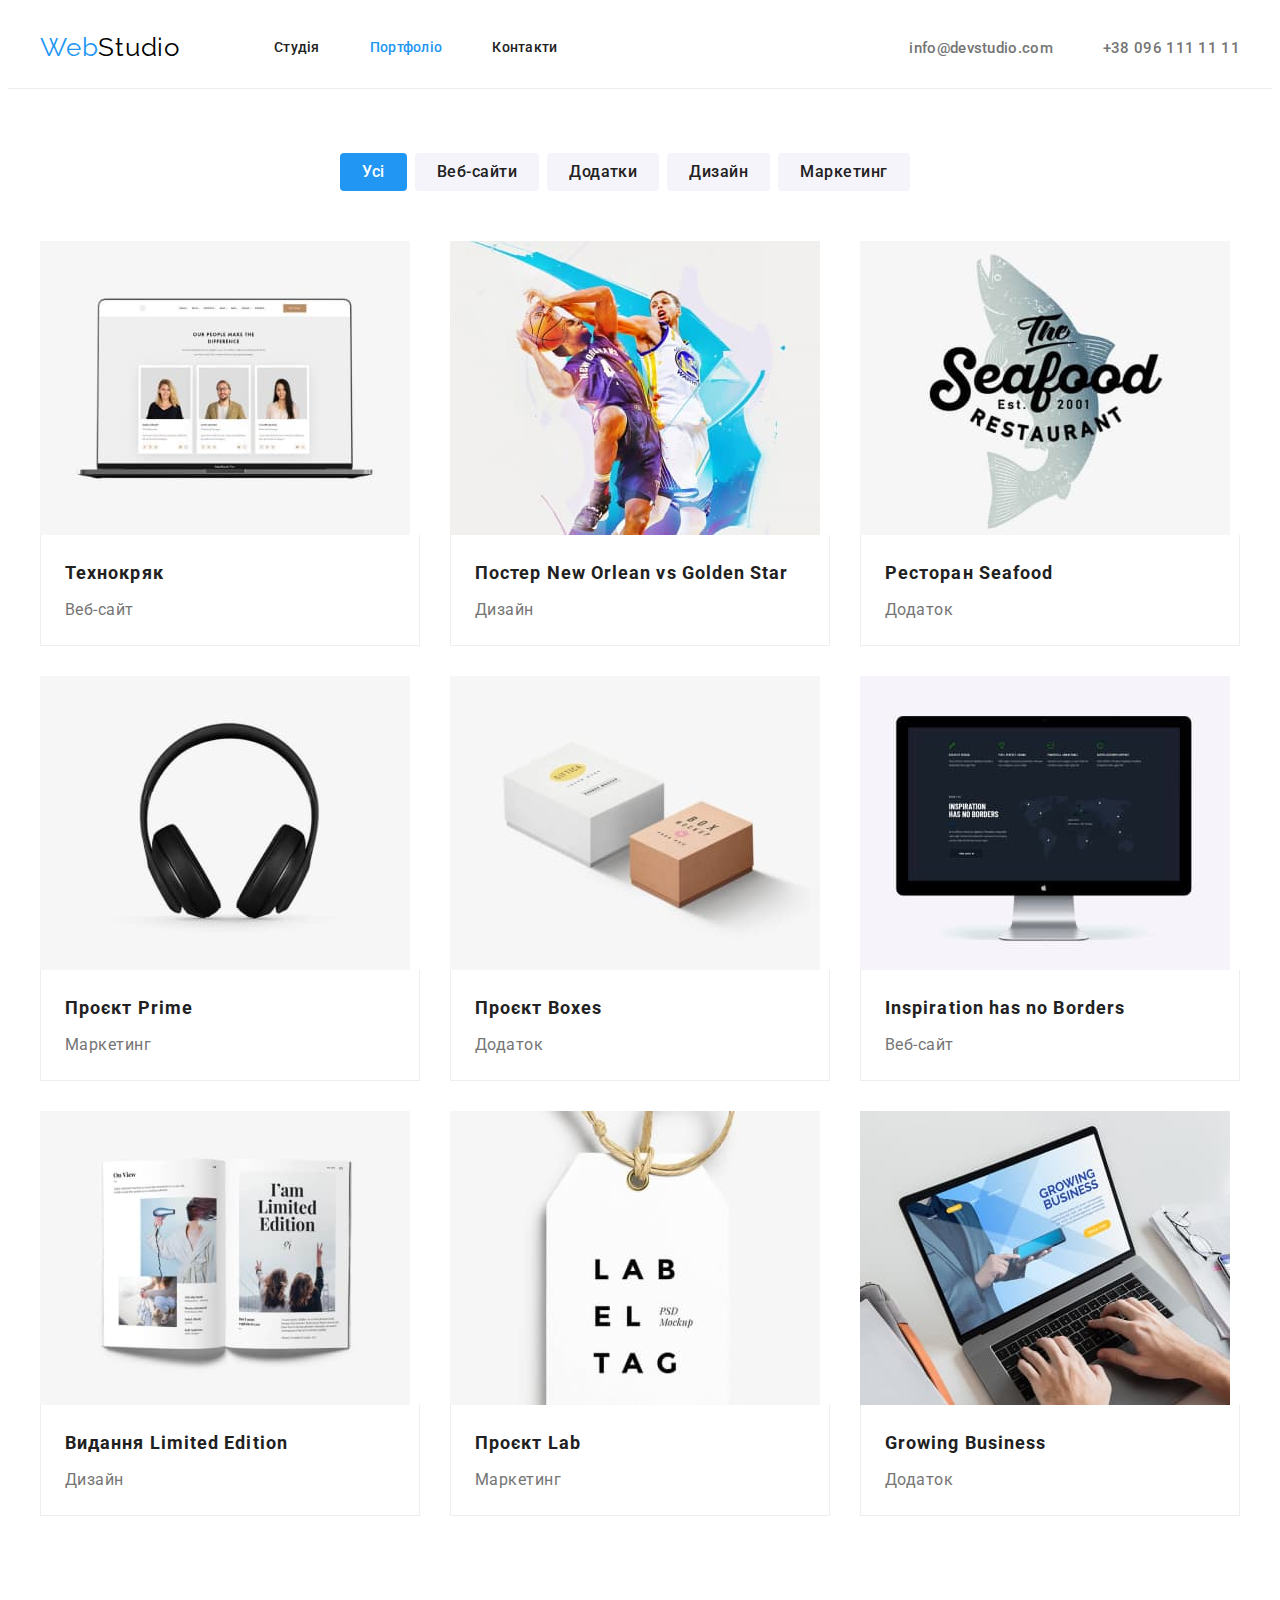
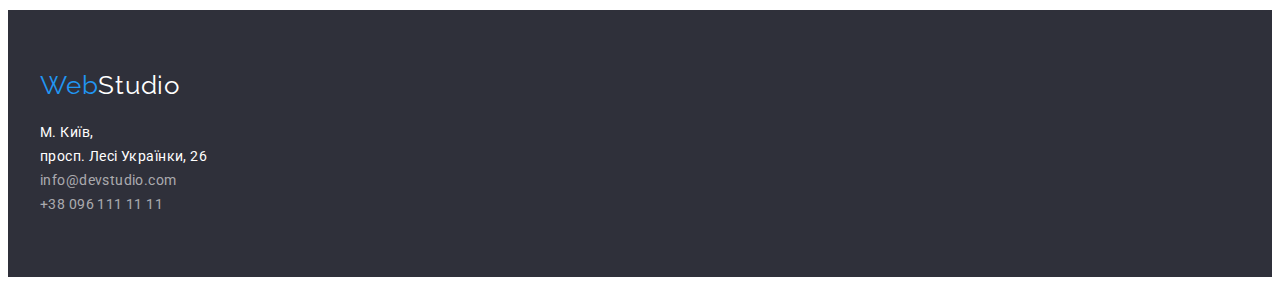
==== commit e9c25871: "errors fixed" ====
--- a/portfolio.html
+++ b/portfolio.html
@@ -16,34 +16,33 @@
 <body>
   <!-- шапка сайту -->
   <header>
-    <div class="container">
-      <div class="flex-container">
-        <a href="index.html" class="logo">Web<span style="color: #000">Studio</span></a>
-        <nav>
-          <ul class="site-nav list">
-            <li class="item">
-              <a href="index.html" class="link current">Студія</a>
-            </li>
-            <li class="item">
-              <a href="portfolio.html" class="link">Портфоліо</a>
-            </li>
-            <li class="item"><a href="" class="link">Контакти</a></li>
-          </ul>
-        </nav>
-        <ul class="header-address list">
+    <div class="container header-flex">
+      <a href="index.html" class="logo">Web<span style="color: #000">Studio</span></a>
+      <nav>
+        <ul class="site-nav list">
           <li class="item">
-            <a href="mailto:info@devstudio.com" class="link">info@devstudio.com</a>
+            <a href="index.html" class="link">Студія</a>
           </li>
           <li class="item">
-            <a href="tel:+380961111111" class="link">+38 096 111 11 11</a>
+            <a href="portfolio.html" class="link current">Портфоліо</a>
           </li>
+          <li class="item"><a href="" class="link">Контакти</a></li>
         </ul>
-      </div>
+      </nav>
+      <ul class="header-address list">
+        <li class="item">
+          <a href="mailto:info@devstudio.com" class="link">info@devstudio.com</a>
+        </li>
+        <li class="item">
+          <a href="tel:+380961111111" class="link">+38 096 111 11 11</a>
+        </li>
+      </ul>
     </div>
   </header>
   <main>
     <!-- hero section -->
-    <section class="portfolio container section-portfolio-page">
+    <section class="portfolio">
+      <div class="container">
       <h1 class="visually-hidden">Growing business</h1>
       <!-- filters links-->
       <ul class="list flex-container filters">
@@ -157,6 +156,7 @@
           </a>
         </li>
       </ul>
+      </div>
     </section>
   </main>
   <!-- footer -->
--- a/mystyles/styles.css
+++ b/mystyles/styles.css
@@ -44,7 +44,6 @@
   text-align: center;
   background-color: var(--background-header-footer-color);
   padding: 200px 0;
-  margin-bottom: 94px;
 }
 
 .hero-title {
@@ -53,14 +52,20 @@
   font-size: 44px;
   letter-spacing: 0.06em;
   line-height: 1.36;
+  margin: 0 auto 30px auto;
+  width: 694px;
 }
 
 .container {
   width: 1200px;
   padding: 0 15px;
-  margin: 0 auto;
-}
-
+  margin-left: auto;
+  margin-right: auto;
+}
+.header-flex {
+  display: flex;
+  align-items: center;
+}
 .flex-container {
   display: flex;
   flex-wrap: wrap;
@@ -68,25 +73,18 @@
   margin-left: calc(-1 * var(--card-set-gap));
   margin-top: calc(-1 * var(--card-set-gap));
 }
-
-header .flex-container {
-  align-items: center;
-  margin: 0;
-}
-
+header {
+  border-bottom: 1px solid #ececec;
+}
 .filters {
   justify-content: center;
   gap: 8px;
-  padding-bottom: 50px;
+  margin-bottom: 50px;
 }
 
 .section {
+  padding-top: 94px;
   padding-bottom: 94px;
-}
-
-.section-portfolio-page {
-  padding-bottom: 71px;
-  padding-top: 117px;
 }
 
 .logo {
@@ -97,8 +95,11 @@
   line-height: 1.2;
   letter-spacing: 0.03em;
   margin-right: 94px;
-}
-
+  display: block;
+}
+footer .logo {
+  margin: 0 0 20px 0;
+}
 /* Site nav */
 .site-nav {
   display: flex;
@@ -179,7 +180,9 @@
   clip: rect(0 0 0 0);
   overflow: hidden;
 }
-
+.why-we {
+  padding: 94px 0 94px 0;
+}
 .why-we h3 {
   font-weight: 700;
   font-size: 14px;
@@ -210,11 +213,14 @@
 .what-we-do .item {
   flex-basis: calc(100% / 3 - var(--card-set-gap));
 }
-
+.what-we-do {
+  padding-bottom: 94px;
+}
 .who-we-are {
   background-color: var(--primary-background-color);
   text-align: center;
   padding-top: 94px;
+  padding-bottom: 94px;
 }
 
 .what-we-do h2,
@@ -228,31 +234,37 @@
   margin-top: 0;
   text-align: center;
 }
-
 .who-we-are h3 {
   font-weight: 500;
   font-size: 16px;
   line-height: 1.19;
   letter-spacing: 0.03em;
   color: var(--title-and-nav-text-color);
-}
-
+  margin: 0 0 10px 0;
+}
 .who-we-are p {
   font-weight: 400;
   font-size: 16px;
   line-height: 1.19;
   letter-spacing: 0.03em;
   color: var(--primary-text-color);
-}
-
-.who-we-are .team-member {
+  margin: 0;
+}
+
+.team-member {
   background-color: var(--background-color);
   box-shadow: var(--card-shadow);
   border-radius: 4px;
   overflow: hidden;
 }
-
+.team-player {
+  padding: 30px;
+}
 /* portfolio page styling */
+.portfolio {
+  padding-bottom: 94px;
+  padding-top: 94px;
+}
 
 .portfolio .link {
   color: var(--title-and-nav-text-color);
@@ -279,7 +291,7 @@
   line-height: 2;
   letter-spacing: 0.06em;
   color: var(--title-and-nav-text-color);
-  margin: 0;
+  margin: 0 0 4px 0;
 }
 
 .portfolio a {
@@ -309,12 +321,11 @@
   height: auto;
 }
 
-.card {
-  border: 1px solid #eee;
-}
-
 .card-content {
   padding: 20px 24px;
+  border-left: 1px solid #eee;
+  border-right: 1px solid #eee;
+  border-bottom: 1px solid #eee;
 }
 
 /* footer page */
@@ -327,4 +338,4 @@
   letter-spacing: 0.03em;
   text-decoration: none;
   font-style: normal;
-}+}
